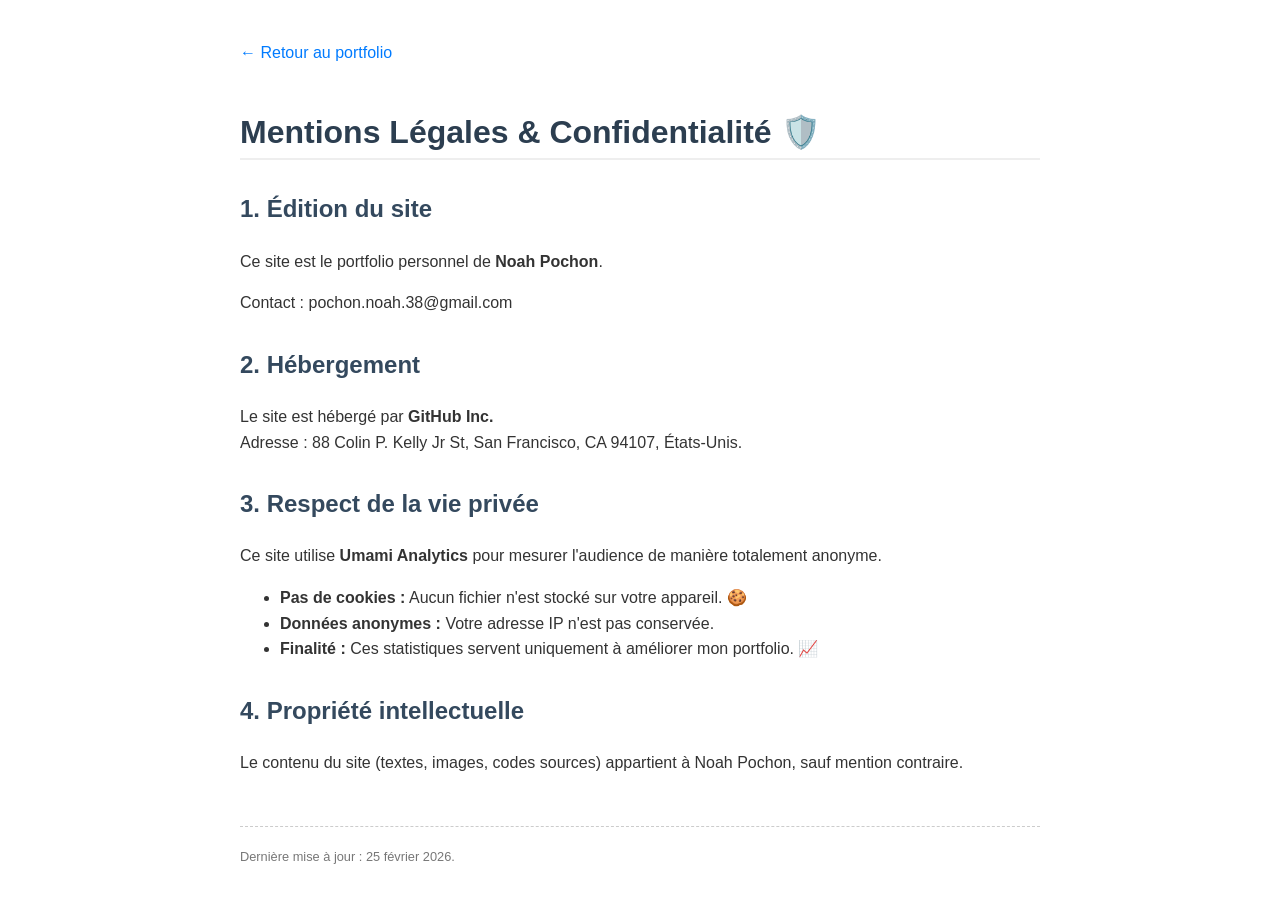
==== MentionsLegals.html @ 432d033b "Add files via upload" ====
<!DOCTYPE html>
<html lang="fr">
<head>
    <meta charset="UTF-8">
    <meta name="viewport" content="width=device-width, initial-scale=1.0">
    <title>Mentions Légales - Noah Pochon</title>
    <style>
        body { font-family: sans-serif; line-height: 1.6; max-width: 800px; margin: 40px auto; padding: 0 20px; color: #333; }
        h1 { color: #2c3e50; border-bottom: 2px solid #eee; }
        h2 { color: #34495e; margin-top: 30px; }
        .back-link { display: inline-block; margin-bottom: 20px; text-decoration: none; color: #007bff; }
    </style>
</head>
<body>
    <a href="index.html" class="back-link">← Retour au portfolio</a>
    
    <h1>Mentions Légales & Confidentialité 🛡️</h1>

    <section>
        <h2>1. Édition du site</h2>
        <p>Ce site est le portfolio personnel de <strong>Noah Pochon</strong>.</p>
        <p>Contact : pochon.noah.38@gmail.com</p>
    </section>

    <section>
        <h2>2. Hébergement</h2>
        <p>Le site est hébergé par <strong>GitHub Inc.</strong><br>
        Adresse : 88 Colin P. Kelly Jr St, San Francisco, CA 94107, États-Unis.</p>
    </section>

    <section>
        <h2>3. Respect de la vie privée</h2>
        <p>Ce site utilise <strong>Umami Analytics</strong> pour mesurer l'audience de manière totalement anonyme.</p>
        <ul>
            <li><strong>Pas de cookies :</strong> Aucun fichier n'est stocké sur votre appareil. 🍪</li>
            <li><strong>Données anonymes :</strong> Votre adresse IP n'est pas conservée.</li>
            <li><strong>Finalité :</strong> Ces statistiques servent uniquement à améliorer mon portfolio. 📈</li>
        </ul>
    </section>

    <section>
        <h2>4. Propriété intellectuelle</h2>
        <p>Le contenu du site (textes, images, codes sources) appartient à Noah Pochon, sauf mention contraire.</p>
    </section>

    <footer style="margin-top: 50px; font-size: 0.8em; color: #777; border-top: 1px dashed #ccc; padding-top: 20px;">
        Dernière mise à jour : 25 février 2026.
    </footer>
</body>
</html>
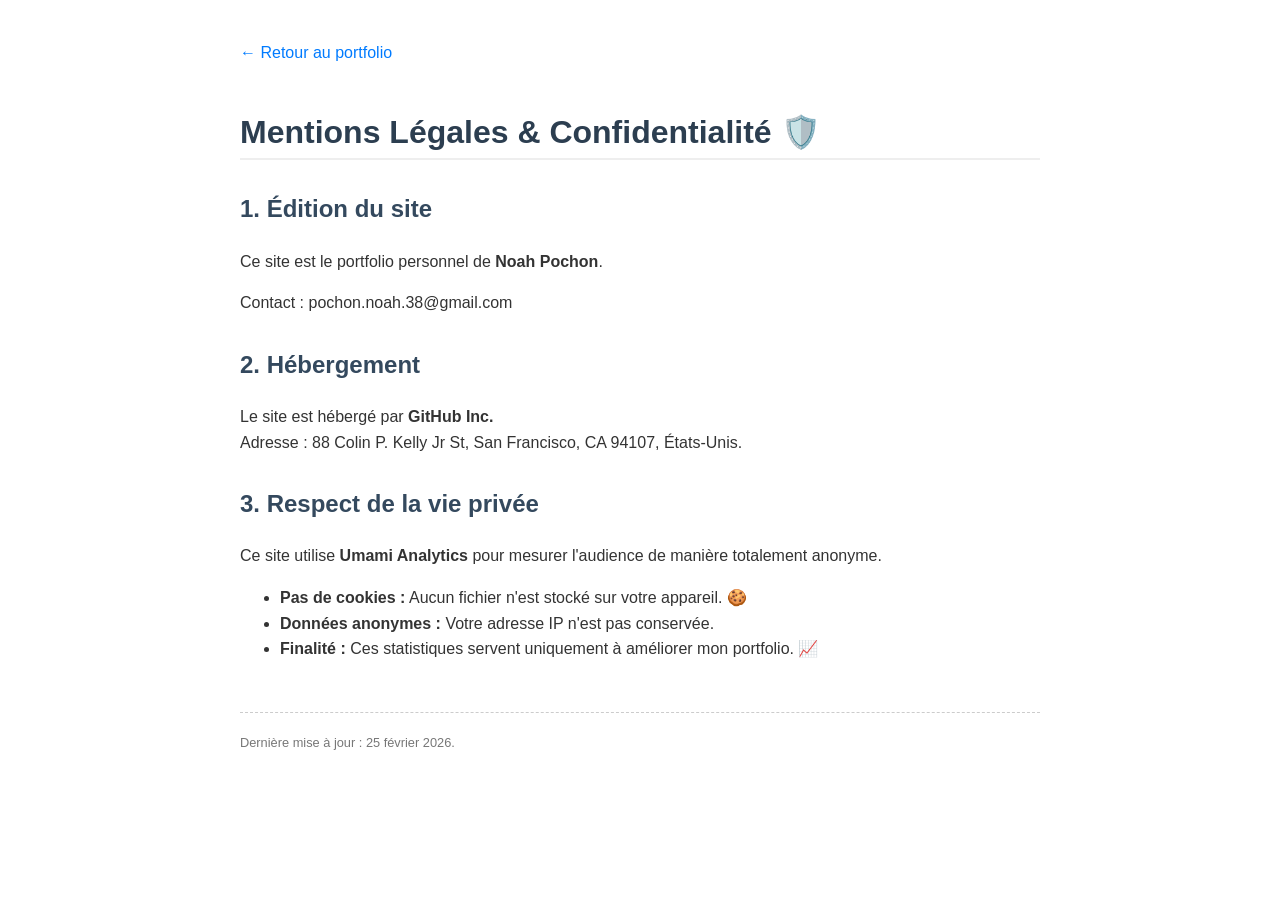
==== commit 2d6de138: "Delete intellectual property section from MentionsLegals Removed section on intellectual property ri" ====
--- a/MentionsLegals.html
+++ b/MentionsLegals.html
@@ -38,13 +38,10 @@
         </ul>
     </section>
 
-    <section>
-        <h2>4. Propriété intellectuelle</h2>
-        <p>Le contenu du site (textes, images, codes sources) appartient à Noah Pochon, sauf mention contraire.</p>
-    </section>
+    
 
     <footer style="margin-top: 50px; font-size: 0.8em; color: #777; border-top: 1px dashed #ccc; padding-top: 20px;">
         Dernière mise à jour : 25 février 2026.
     </footer>
 </body>
-</html>+</html>
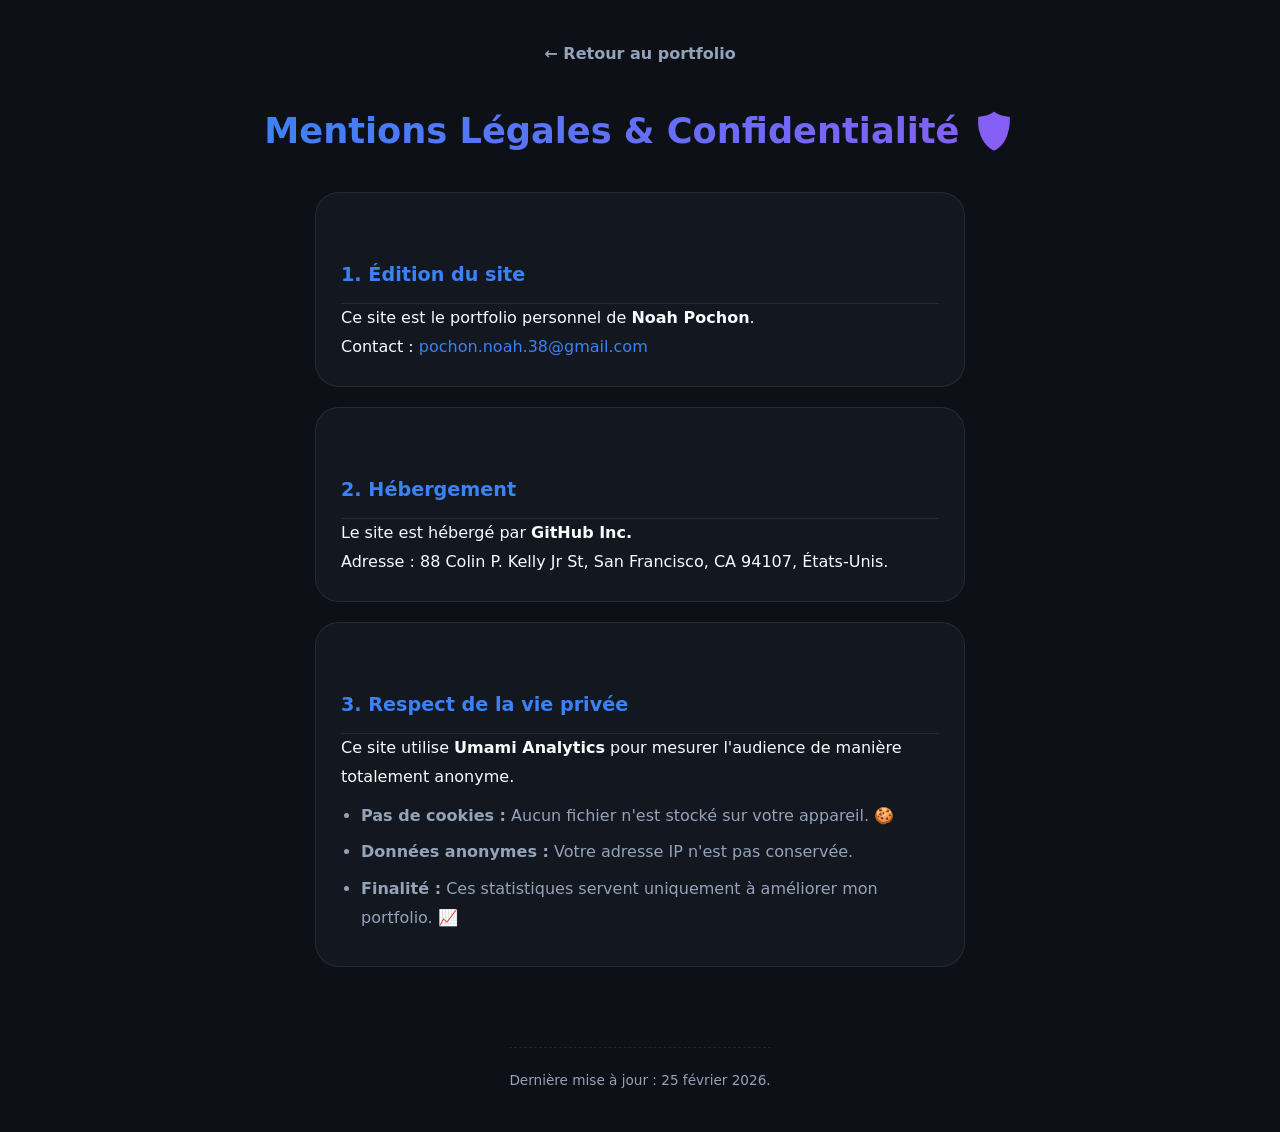
==== commit c71931bd: "Fix design et logos Fix design et logos." ====
--- a/MentionsLegals.html
+++ b/MentionsLegals.html
@@ -3,32 +3,95 @@
 <head>
     <meta charset="UTF-8">
     <meta name="viewport" content="width=device-width, initial-scale=1.0">
-    <title>Mentions Légales - Noah Pochon</title>
+    <link rel="stylesheet" href="style.css"> <title>Mentions Légales - Noah Pochon</title>
     <style>
-        body { font-family: sans-serif; line-height: 1.6; max-width: 800px; margin: 40px auto; padding: 0 20px; color: #333; }
-        h1 { color: #2c3e50; border-bottom: 2px solid #eee; }
-        h2 { color: #34495e; margin-top: 30px; }
-        .back-link { display: inline-block; margin-bottom: 20px; text-decoration: none; color: #007bff; }
+        /* --- Style spécifique pour les Mentions Légales --- */
+        body {
+            max-width: 800px;
+            margin: 40px auto;
+            text-align: left;
+            line-height: 1.8;
+            padding: 0 20px;
+            background: var(--bg); /* Utilise la variable de ton index */
+            color: var(--text);
+        }
+
+        h1 {
+            font-size: 2.2rem;
+            margin-bottom: 30px;
+            background: var(--accent-gradient);
+            -webkit-background-clip: text;
+            -webkit-text-fill-color: transparent;
+            font-weight: 800;
+        }
+
+        h2 {
+            font-size: 1.2rem;
+            color: var(--accent);
+            margin-top: 40px;
+            border-bottom: 1px solid var(--glass-border);
+            padding-bottom: 10px;
+        }
+
+        .back-link {
+            display: inline-flex;
+            align-items: center;
+            gap: 8px;
+            text-decoration: none;
+            color: var(--text-muted);
+            font-weight: 600;
+            margin-bottom: 30px;
+            transition: 0.3s cubic-bezier(0.4, 0, 0.2, 1);
+        }
+
+        .back-link:hover {
+            color: var(--accent);
+            transform: translateX(-5px);
+        }
+
+        section.card {
+            margin-bottom: 20px;
+            padding: 25px;
+            /* La classe .card est déjà définie dans ton style.css principal */
+        }
+
+        ul {
+            margin-left: 20px;
+            margin-top: 10px;
+            color: var(--text-muted);
+        }
+
+        li { margin-bottom: 8px; }
+
+        .legal-footer {
+            margin-top: 60px;
+            padding-top: 20px;
+            border-top: 1px dashed var(--glass-border);
+            font-size: 0.85rem;
+            color: var(--text-muted);
+            text-align: center;
+        }
     </style>
 </head>
-<body>
+<body class="legal-page">
+
     <a href="index.html" class="back-link">← Retour au portfolio</a>
     
     <h1>Mentions Légales & Confidentialité 🛡️</h1>
 
-    <section>
+    <section class="card">
         <h2>1. Édition du site</h2>
         <p>Ce site est le portfolio personnel de <strong>Noah Pochon</strong>.</p>
-        <p>Contact : pochon.noah.38@gmail.com</p>
+        <p>Contact : <a href="mailto:pochon.noah.38@gmail.com" style="color: var(--accent); text-decoration: none;">pochon.noah.38@gmail.com</a></p>
     </section>
 
-    <section>
+    <section class="card">
         <h2>2. Hébergement</h2>
         <p>Le site est hébergé par <strong>GitHub Inc.</strong><br>
         Adresse : 88 Colin P. Kelly Jr St, San Francisco, CA 94107, États-Unis.</p>
     </section>
 
-    <section>
+    <section class="card">
         <h2>3. Respect de la vie privée</h2>
         <p>Ce site utilise <strong>Umami Analytics</strong> pour mesurer l'audience de manière totalement anonyme.</p>
         <ul>
@@ -38,10 +101,15 @@
         </ul>
     </section>
 
-    
-
-    <footer style="margin-top: 50px; font-size: 0.8em; color: #777; border-top: 1px dashed #ccc; padding-top: 20px;">
+    <footer class="legal-footer">
         Dernière mise à jour : 25 février 2026.
     </footer>
+
+    <script>
+        // On applique le thème sauvegardé au chargement
+        if (localStorage.getItem('theme') === 'light') {
+            document.documentElement.setAttribute('data-theme', 'light');
+        }
+    </script>
 </body>
-</html>
+</html>
--- a/style.css
+++ b/style.css
@@ -0,0 +1,205 @@
+/* --- Variables & Thèmes --- */
+:root {
+    --bg: #0d1117;
+    --card-bg: rgba(23, 28, 38, 0.7);
+    --glass-border: rgba(255, 255, 255, 0.08);
+    --accent: #3b82f6;
+    --accent-gradient: linear-gradient(135deg, #3b82f6 0%, #8b5cf6 100%);
+    --text: #f8fafc;
+    --text-muted: #94a3b8;
+    --star-color: #fbbf24;
+}
+
+[data-theme="light"] {
+    --bg: #f1f5f9;
+    --card-bg: rgba(255, 255, 255, 0.8);
+    --text: #1e293b;
+    --accent: #2563eb;
+    --glass-border: rgba(0, 0, 0, 0.1);
+    --text-muted: #64748b;
+}
+
+/* --- Reset & Base --- */
+* {
+    box-sizing: border-box;
+    margin: 0;
+    padding: 0;
+}
+
+body {
+    background: var(--bg);
+    background-image: radial-gradient(circle at 50% 0%, #1e293b 0%, #0d1117 100%);
+    font-family: 'Inter', system-ui, sans-serif;
+    color: var(--text);
+    display: flex;
+    flex-direction: column;
+    align-items: center;
+    padding: 40px 20px;
+    line-height: 1.6;
+}
+
+/* --- Barre de Progression --- */
+#progress-container {
+    position: fixed;
+    top: 0;
+    left: 0;
+    width: 100%;
+    height: 4px;
+    background: rgba(255, 255, 255, 0.05);
+    z-index: 10000;
+}
+
+#progress-bar {
+    height: 100%;
+    width: 0%;
+    background: var(--accent-gradient);
+    transition: width 0.1s ease-out;
+}
+
+/* --- Cartes (Glassmorphism) --- */
+.card {
+    background: var(--card-bg);
+    backdrop-filter: blur(12px);
+    -webkit-backdrop-filter: blur(12px);
+    border: 1px solid var(--glass-border);
+    border-radius: 24px;
+    padding: 30px;
+    margin-bottom: 24px;
+    width: 100%;
+    max-width: 650px;
+    transition: transform 0.3s ease, border-color 0.3s ease;
+}
+
+.card:hover {
+    transform: translateY(-4px);
+    border-color: rgba(59, 130, 246, 0.4);
+}
+
+/* --- Header (Intro) --- */
+#card-intro {
+    text-align: left;
+    display: flex;
+    flex-direction: column;
+    align-items: flex-start;
+    position: relative;
+}
+
+#pp {
+    width: 110px;
+    height: 110px;
+    border-radius: 50%;
+    border: 3px solid var(--accent);
+    padding: 3px;
+    object-fit: cover;
+    margin-bottom: 15px;
+    transition: transform 0.3s cubic-bezier(0.4, 0, 0.2, 1);
+}
+
+#pp:hover {
+    transform: scale(1.1); /* Zoom sur ta tête */
+}
+
+/* --- Bouton Thème --- */
+.theme-btn {
+    position: absolute;
+    top: 20px;
+    right: 20px;
+    background: var(--glass-border);
+    border: none;
+    width: 40px;
+    height: 40px;
+    border-radius: 50%;
+    cursor: pointer;
+    display: grid;
+    place-items: center;
+    transition: transform 0.3s cubic-bezier(0.4, 0, 0.2, 1);
+}
+
+.theme-btn:hover {
+    transform: scale(1.2) rotate(15deg); /* Zoom + Rotation */
+}
+
+/* --- Section Compétences --- */
+.tech-container {
+    display: grid;
+    grid-template-columns: repeat(auto-fit, minmax(130px, 1fr));
+    gap: 15px;
+}
+
+.tech-box {
+    background: rgba(255, 255, 255, 0.03);
+    padding: 20px;
+    border-radius: 20px;
+    display: flex;
+    flex-direction: column;
+    align-items: center;
+    text-align: center;
+}
+
+.tech-box img {
+    width: 45px;
+    height: 45px;
+    object-fit: contain;
+    margin-bottom: 10px;
+}
+
+/* --- Réseaux Sociaux (Correction Image 2) --- */
+.hobby-list {
+    display: flex;
+    flex-wrap: wrap;
+    gap: 15px;
+}
+
+.hobby-list span {
+    background: rgba(255, 255, 255, 0.05);
+    padding: 10px 18px;
+    border-radius: 50px;
+    display: flex;
+    align-items: center;
+    gap: 10px;
+    transition: background 0.3s;
+}
+
+.hobby-list span:hover {
+    background: rgba(59, 130, 246, 0.15);
+}
+
+/* Redimensionne les icônes LinkedIn/GitHub qui étaient géantes */
+.hobby-list img {
+    width: 20px; 
+    height: 20px;
+    object-fit: contain;
+}
+
+.hobby-list a {
+    color: var(--text);
+    text-decoration: none;
+    font-weight: 600;
+    font-size: 0.95rem;
+}
+
+/* --- Bouton CV --- */
+.cv { display: flex; justify-content: center; }
+
+.btn-download {
+    background: var(--accent-gradient);
+    color: white;
+    padding: 15px 30px;
+    border-radius: 50px;
+    text-decoration: none;
+    font-weight: 700;
+    box-shadow: 0 8px 15px rgba(59, 130, 246, 0.3);
+    transition: 0.3s;
+}
+
+.btn-download:hover {
+    transform: scale(1.05);
+}
+
+/* --- Footer --- */
+footer {
+    margin-top: 40px;
+    color: var(--text-muted);
+    font-size: 0.85rem;
+    text-align: center;
+}
